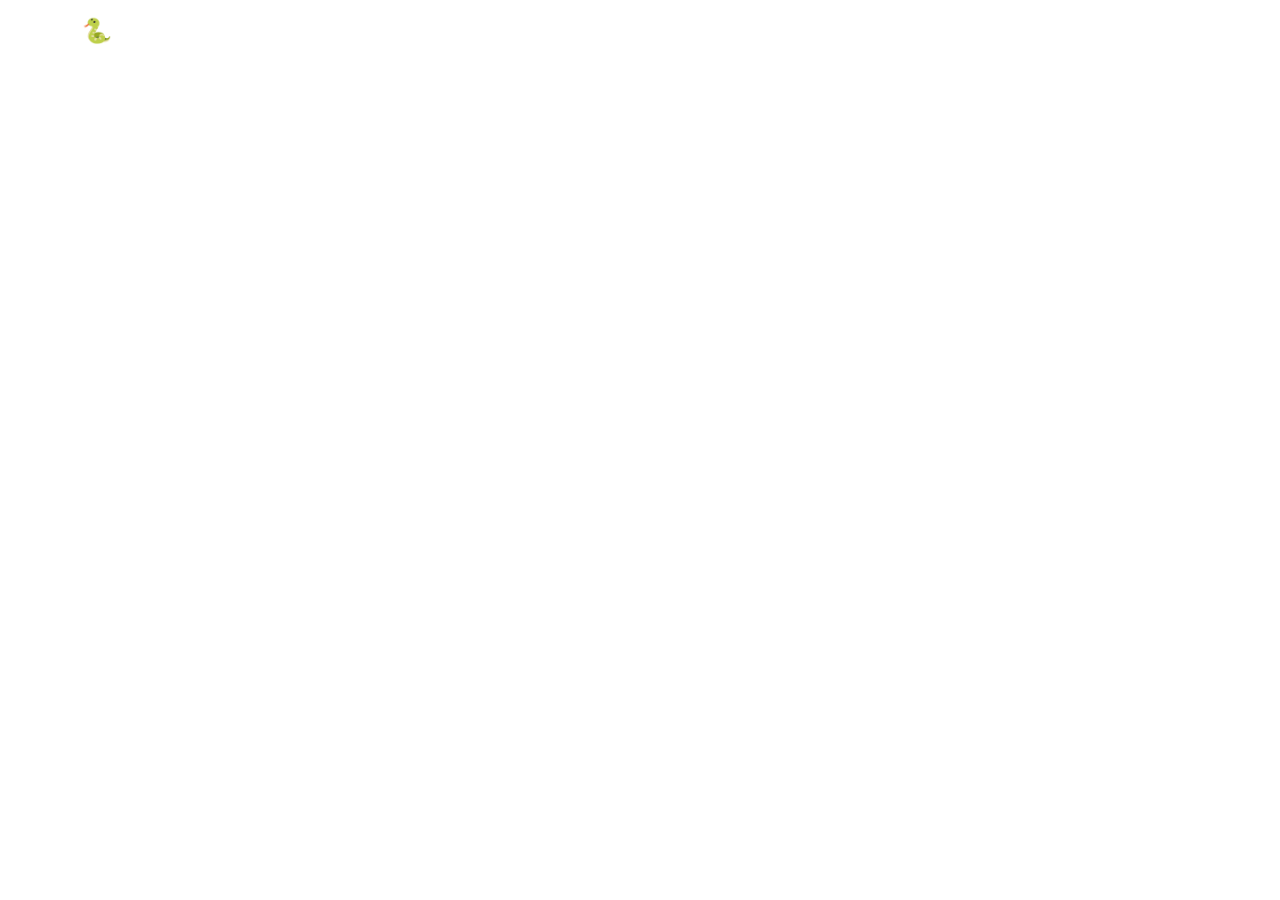
==== index.html @ 430fca3a "first commit" ====
<!DOCTYPE html>
<html lang="pt-br">
<head>
    <meta charset="UTF-8">
    <meta name="viewport" content="width=device-width, initial-scale=1.0">
    <title>Jogo da cobra</title>

    <link rel="stylesheet" href="index.css">
    <link rel="stylesheet" href="https://cdn.jsdelivr.net/npm/bootstrap@5.3.8/dist/css/bootstrap.min.css">
</head>
<body>
    <header>
        <nav class="navbar navbar-dark">
            <div class="container">
                <span class="navbar-brand fw-bold fs-4">🐍 Jogo da Cobra</span>
                <span class="navbar-text" id="nav-record">Recorde: 0</span>
            </div>
        </nav>
    </header>
    <main class="container py-5">
        
    </main>
    
</body>
</html>
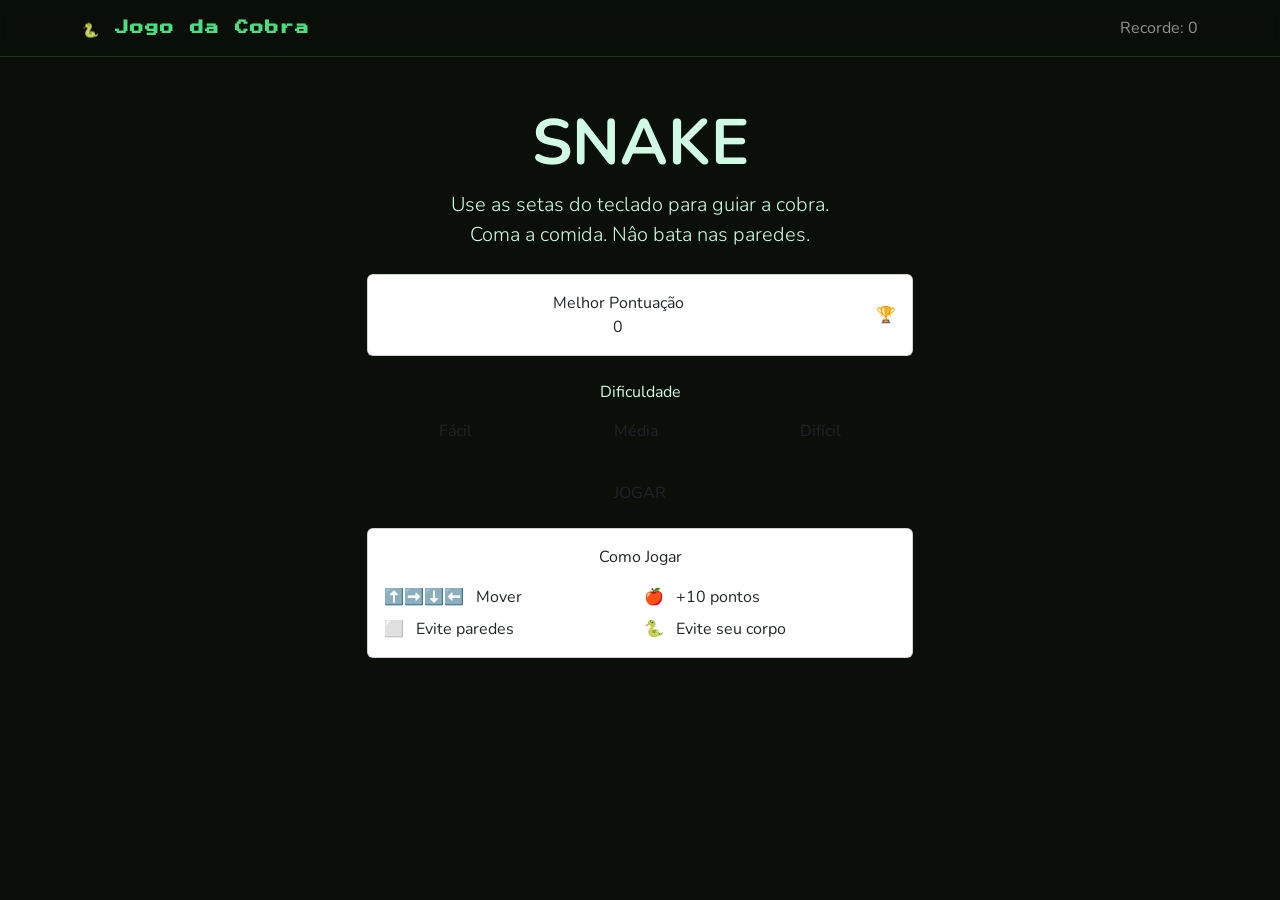
==== commit 66dc0e3d: "jogo cobra" ====
--- a/index.html
+++ b/index.html
@@ -1,25 +1,86 @@
-<!DOCTYPE html>
+<!doctype html>
 <html lang="pt-br">
-<head>
-    <meta charset="UTF-8">
-    <meta name="viewport" content="width=device-width, initial-scale=1.0">
+  <head>
+    <meta charset="UTF-8" />
+    <meta name="viewport" content="width=device-width, initial-scale=1.0" />
     <title>Jogo da cobra</title>
-
-    <link rel="stylesheet" href="index.css">
-    <link rel="stylesheet" href="https://cdn.jsdelivr.net/npm/bootstrap@5.3.8/dist/css/bootstrap.min.css">
-</head>
-<body>
+ <link
+      rel="stylesheet"
+      href="https://cdn.jsdelivr.net/npm/bootstrap@5.3.8/dist/css/bootstrap.min.css"
+    />
+    <link rel="stylesheet" href="index.css" />
+   
+  </head>
+  <body>
     <header>
-        <nav class="navbar navbar-dark">
-            <div class="container">
-                <span class="navbar-brand fw-bold fs-4">🐍 Jogo da Cobra</span>
-                <span class="navbar-text" id="nav-record">Recorde: 0</span>
-            </div>
-        </nav>
+      <nav class="navbar navbar-dark">
+        <div class="container">
+          <span class="navbar-brand fw-bold fs-4">🐍 Jogo da Cobra</span>
+          <span class="navbar-text" id="nav-record">Recorde: 0</span>
+        </div>
+      </nav>
     </header>
     <main class="container py-5">
-        
+      <div class="row justify-content-center">
+        <div class="col-12 col-md col-lg-6 text-center">
+          <div class="título-bloco mb-4">
+            <h1 class="display-3 fw-bold titulo-jogo">SNAKE</h1>
+            <p class="lead subtitulo">
+              Use as setas do teclado para guiar a cobra.<br />
+              Coma a comida. Nâo bata nas paredes.
+            </p>
+          </div>
+          <div class="card card-record mb-4">
+            <div class="card-body py-3">
+                <div class="row align-items-center">
+                    <div class="col">
+                        <span class="label-card">Melhor Pontuação</span>
+                        <div class="valor-recorde" id="recorde-display">0</div>
+                    </div>
+                    <div class="col-auto">
+                        <span class="icone-trofeu">🏆</span>
+                    </div>
+            </div>
+          </div>
+        </div>
+
+        <div class="mb-4">
+            <p class="label-secao mb-2">Dificuldade</p>
+            <div class="btn-group w-100" role="group">
+                <input type="radio" class="btn-check" name="Dificuldade" id="facil" value="200">
+                <label class="btn btn-outline-dif" for="facil">Fácil</label>
+
+                 <input type="radio" class="btn-check" name="Dificuldade" id="media" value="130">
+                <label class="btn btn-outline-dif" for="media">Média</label>
+
+                 <input type="radio" class="btn-check" name="Dificuldade" id="dificil" value="70">
+                <label class="btn btn-outline-dif" for="dificil">Difícil</label>
+            </div>
+        </div>
+        <a href="jogo.html" class="btn btn-jogar w-100 mb-3" id="btn-jogar">JOGAR</a>
+        <div class="card card-instrucoes">
+            <div class="card-body">
+                <p class="label-card mb-3">Como Jogar</p>
+                <div class="row g-2 text-start">
+                    <div class="col-6"><div class="instrucao-item">⬆️➡️⬇️⬅️ &nbsp; Mover</div></div>
+                      <div class="col-6"><div class="instrucao-item">🍎 &nbsp; +10 pontos</div></div>
+                        <div class="col-6"><div class="instrucao-item">⬜ &nbsp; Evite paredes</div></div>
+                          <div class="col-6"><div class="instrucao-item">🐍 &nbsp; Evite seu corpo</div></div>
+            </div>
+        </div>
+      </div>
+      </div>
     </main>
-    
-</body>
-</html>+    <script src="https://cdn.jsdelivr.net/npm/bootstrap@5.3.3/dist/js/bootstrap.bundle.min.js"></script>
+    <script>
+    const recorde = localStorage.getItem("cobra_recorde") || 0;
+    document.getElementById("recorde-display").textContent = recorde;
+    document.getElementById("nav-reorde").textContent = "Recorde: " + recorde
+
+    document.getElementById("btn-jogar").addEventListener("click", () => {
+       const dificuldadeSelecionada = document.querySelector9('input[name="dificuldade"]:checked').value;
+       localStorage.setItem("cobra_velocidade", deficuldadeSelecionada);
+    })
+    </script>
+  </body>
+</html>
--- a/index.css
+++ b/index.css
@@ -0,0 +1,40 @@
+@import url('https://fonts.googleapis.com/css2?family=Nunito:ital,wght@0,200..1000;1,200..1000&family=Press+Start+2P&display=swap');
+
+:root{
+    --verde: #4ADE80;
+    --verde-escuro:#16A34A;
+    --fundo: #0A0F0A;
+    --fundo-card: #111a11;
+    --borda: #1F3320;
+    --texto: #D1FAE5;
+    --esmaecido: #6B7280
+}
+
+*{
+    box-sizing: border-box;
+    margin: o;
+    padding: 0;
+}
+
+body{
+    font-family: "Nunito", sans-serif;
+    background-color: var(--fundo);
+    color: var(--texto);
+    min-height: 100vh;
+    background-image: radial-gradient(ellipse at 20% 20%, rgba(74,222, 128, 0.06 ) 0%, transparente 60%),
+    radial-gradient(ellipse at 80% 80%, rgba(22, 163, 74, 0.05 ) 0%, transparente 60%);
+}
+
+/*NAVBAR*/
+.navbar{
+    background: rgba(10, 15, 10, 0.09);
+    border-bottom: 1px solid var(--borda);
+    backdrop-filter: blur(8px);
+}
+
+.navbar-brand{
+    font-family: "Press Start 2P", monospace;
+    font-size: 0.85rem !important;
+    color: var(--verde) !important;
+    letter-spacing: 1px;
+}
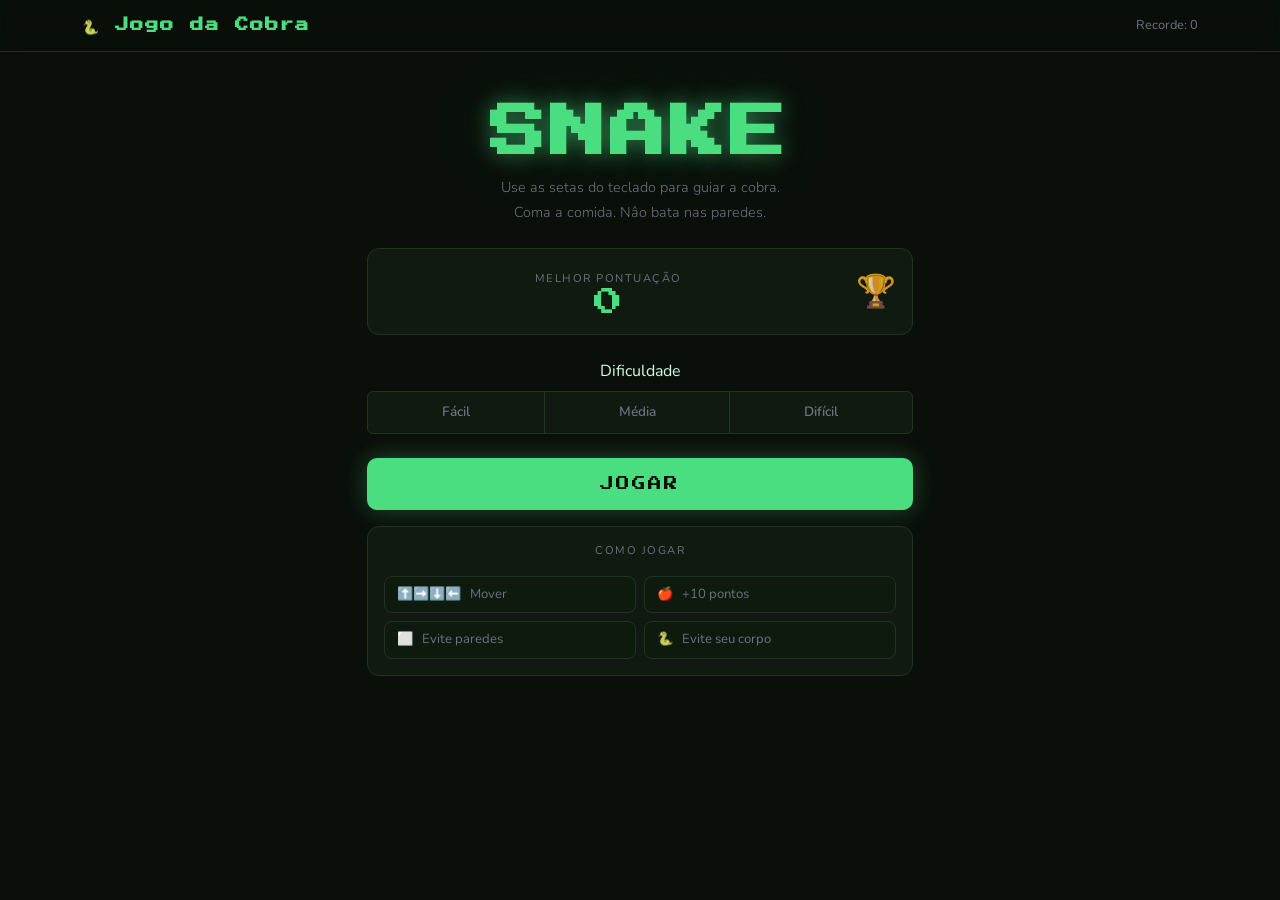
==== commit f5281a4e: "continuação jogo cobra" ====
--- a/index.html
+++ b/index.html
@@ -30,7 +30,7 @@
               Coma a comida. Nâo bata nas paredes.
             </p>
           </div>
-          <div class="card card-record mb-4">
+          <div class="card card-recorde mb-4">
             <div class="card-body py-3">
                 <div class="row align-items-center">
                     <div class="col">
--- a/index.css
+++ b/index.css
@@ -37,4 +37,123 @@
     font-size: 0.85rem !important;
     color: var(--verde) !important;
     letter-spacing: 1px;
+}
+
+.navbar-text{
+    font-size: 0.8rem;
+    color: var(--esmaecido);
+}
+
+/*TÍTULO*/
+.titulo-jogo{
+    font-family: "Press Start 2P", monospace;
+    font-size: clamp(2rem, 8vw, 3.5rem) !important;
+    color: var(--verde);
+    text-shadow: 
+    0 0 20px rgba(74,222,128,0.5),
+    0 0 60px rgba(74,222,128,0.2);
+line-height: 1.2;
+letter-spacing: 4px;
+}
+
+.subtitulo{
+    color: var(--esmaecido);
+    font-size: 0.9rem;
+    line-height: 1.7;
+}
+
+/*CARDS*/
+.card-recorde,
+.card-instrucoes{
+    background: var(--fundo-card) !important;
+    border: 1px solid var(--borda);
+    border-radius:  12px;
+    color: var(--texto);
+}
+
+.card-recorde{
+    background: aliceblue;
+}
+
+.label-card{
+    font-size: 0.7rem;
+    text-transform: uppercase;
+    letter-spacing: 1.5px;
+    color: var(--esmaecido);
+    margin-bottom: 4px;
+}
+
+.valor-recorde{
+    font-family: "Press Start 2P", monospace;
+    font-size: 1.8rem;
+    color: var(--verde);
+    line-height: 1;
+}
+
+.icone-trofeu{
+    font-size: 2rem;
+    opacity: 0.8;
+}
+
+/*DIFICULDADE*/
+.label-sacao{
+    font-size: 0.7rem;
+    text-transform: uppercase;
+    letter-spacing: 1.5px;
+    color: var(--esmaecido);
+}
+
+.btn-outline-dif{
+    background: var(--fundo-card);
+    border-color: var(--borda);
+    color: var(--esmaecido);
+    font-weight: 600;
+    font-size: 0.85rem;
+    padding: 10px;
+    transition: all 0.2a;
+
+}
+
+.btn-check:checked + .btn-outline-dif{
+    background: var(--verde-escuro);
+    border-color: var(--verde);
+    color: #FFFFFF; 
+}
+
+.btn-outline-dif:hover{
+    background: #1A2E1A !important;
+    border-color: var(--verde) !important;
+    color: var(--verde) !important;
+}
+
+.btn-jogar{
+    font-family: "Press Start 2P", monospace;
+    font-size: 0.85rem;
+    background: var(--verde);
+    color:   #0A0F0A;
+    border: none;
+    border-radius: 10px;
+    padding: 16px;
+    letter-spacing: 2px;
+    text-decoration: none;
+    display: block;
+    transition: all 0.2s;
+    box-shadow: 0 0 24px rgba(74, 222, 128, 0.3);
+}
+
+.btn-jogar:hover{
+    background: #86EFAC;
+    color: #0A0F0A;
+    box-shadow: 0 0 40px rgba(74, 222, 128, 0.5);
+    transform: translateY(-2px);
+}
+
+/*INSTRUÇÕES*/
+.instrucao-item{
+    background: #0F1A0F;
+    border: 1px solid var(--borda);
+    border-radius: 8px;
+    padding: 8px 12px;
+    font-size: 0.82rem;
+    color: var(--esmaecido);
 }
